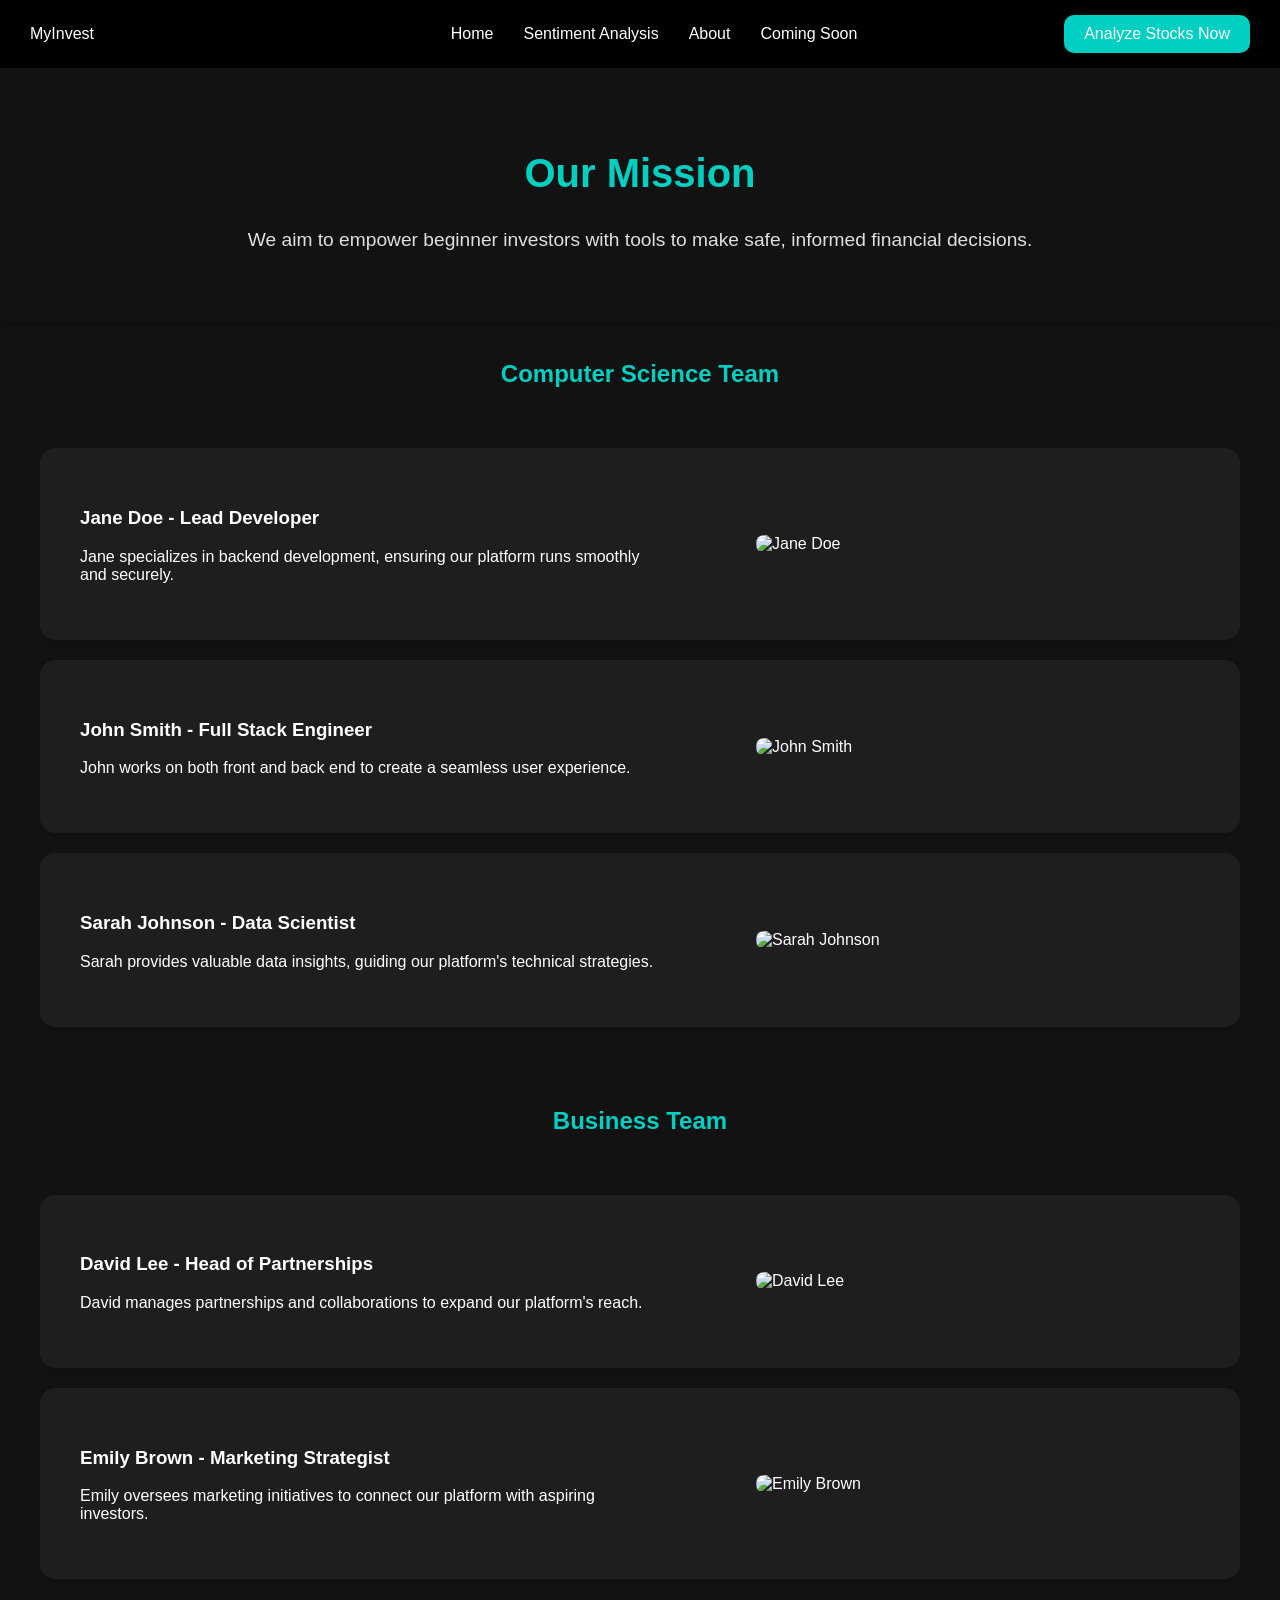
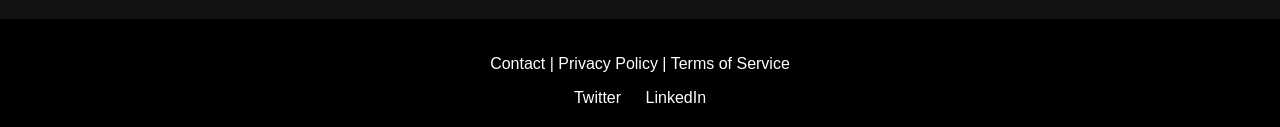
==== about.html @ 46291d17 "Add files via upload" ====
<!DOCTYPE html>
<html lang="en">
<head>
  <meta charset="UTF-8">
  <title>About Us - MyInvest</title>
  <link rel="stylesheet" href="about.css"> <!-- Separate CSS file -->
</head>

<body>
  <header>
    <div class="logo"><a href="home.html">MyInvest</a></div>
    <nav>
      <a href="home.html">Home</a>
      <a href="sentiment.html">Sentiment Analysis</a>
      <a href="about.html">About</a>
      <a href="future_features.html">Coming Soon</a>
    </nav>
    <a href="sentiment.html" class="cta">Analyze Stocks Now</a>
  </header>

  <!-- Our Mission Section -->
  <section class="mission">
    <h1>Our Mission</h1>
    <p>We aim to empower beginner investors with tools to make safe, informed financial decisions.</p>
  </section>

  <!-- Computer Science Team -->
  <h2 class="subteam-title">Computer Science Team</h2>
  <div class="team-container cs-team">
    <section class="team">
      <div class="team-info">
        <h3>Jane Doe - Lead Developer</h3>
        <p>Jane specializes in backend development, ensuring our platform runs smoothly and securely.</p>
      </div>
      <div class="team-photo">
        <img src="https://via.placeholder.com/300" alt="Jane Doe">
      </div>
    </section>

    <section class="team">
      <div class="team-info">
        <h3>John Smith - Full Stack Engineer</h3>
        <p>John works on both front and back end to create a seamless user experience.</p>
      </div>
      <div class="team-photo">
        <img src="https://via.placeholder.com/300" alt="John Smith">
      </div>
    </section>

    <section class="team">
      <div class="team-info">
        <h3>Sarah Johnson - Data Scientist</h3>
        <p>Sarah provides valuable data insights, guiding our platform's technical strategies.</p>
      </div>
      <div class="team-photo">
        <img src="https://via.placeholder.com/300" alt="Sarah Johnson">
      </div>
    </section>
  </div>

  <!-- Business Team -->
  <h2 class="subteam-title">Business Team</h2>
  <div class="team-container business-team">
    <section class="team">
      <div class="team-info">
        <h3>David Lee - Head of Partnerships</h3>
        <p>David manages partnerships and collaborations to expand our platform's reach.</p>
      </div>
      <div class="team-photo">
        <img src="https://via.placeholder.com/300" alt="David Lee">
      </div>
    </section>

    <section class="team">
      <div class="team-info">
        <h3>Emily Brown - Marketing Strategist</h3>
        <p>Emily oversees marketing initiatives to connect our platform with aspiring investors.</p>
      </div>
      <div class="team-photo">
        <img src="https://via.placeholder.com/300" alt="Emily Brown">
      </div>
    </section>
  </div>

  <footer>
    <p>Contact | Privacy Policy | Terms of Service</p>
    <div class="socials">
      <a href="#">Twitter</a>
      <a href="#">LinkedIn</a>
    </div>
  </footer>
</body>
</html>
---- about.css ----
/* General Styles */
body {
    font-family: 'Roboto', sans-serif;
    margin: 0;
    padding: 0;
    background-color: #121212; /* Darker background */
    color: white;
}

header {
    display: flex;
    justify-content: space-between;
    align-items: center;
    padding: 15px 30px;
    background-color: black;
    color: white;
    box-shadow: 0 4px 8px rgba(0, 0, 0, 0.1);
}

header .logo a {
    color: white;
    text-decoration: none;
}

header .logo a:hover {
    text-decoration: underline;
}

nav {
    display: flex;
    margin-right: -150px;
}

nav a {
    color: white;
    margin: 0 15px;
    text-decoration: none;
    font-size: 16px;
    transition: color 0.3s ease;
}

nav a:hover {
    color: #00CFC1;
}

.cta {
    background-color: #00CFC1;
    color: white;
    padding: 10px 20px;
    border-radius: 10px;
    font-size: 16px;
    text-decoration: none;
    transition: background-color 0.3s ease, box-shadow 0.3s ease;
}

.cta:hover {
    background-color: #008B74;
    box-shadow: 0 4px 8px rgba(0, 255, 255, 0.7);
}

.mission {
    padding: 50px;
    text-align: center;
    background-color: #121212;
    box-shadow: 0 4px 8px rgba(0, 0, 0, 0.3);
}

.mission h1 {
    font-size: 2.5em;
    color: #00CFC1;
}

.mission p {
    font-size: 1.2em;
    color: #e0e0e0;
}

.team-container {
    max-width: 1200px;
    margin: 0 auto;
    padding: 20px;
}

.team {
    display: flex;
    align-items: center;
    padding: 20px;
    justify-content: space-between;
    margin-bottom: 20px;
    background-color: #1E1E1E;
    border-radius: 15px;
    box-shadow: 0px 4px 6px rgba(0, 0, 0, 0.1);
    transition: transform 0.3s ease, box-shadow 0.3s ease;
}

.team:hover {
    transform: translateY(-10px);
    box-shadow: 0px 6px 12px rgba(0, 255, 255, 0.3);
}

.team-info {
    width: 50%;
    padding: 20px;
    color: white;
}

.team-photo {
    width: 40%;
}

.team-photo img {
    width: 100%;
    height: auto;
    border-radius: 8px;
}

.subteam-title {
    text-align: center;
    font-size: 24px;
    color: #00CFC1;
    padding: 20px;
}

footer {
    text-align: center;
    padding: 20px;
    background-color: black;
    color: white;
    box-shadow: 0 -4px 8px rgba(0, 0, 0, 0.1);
}

footer .socials a {
    color: white;
    margin: 0 10px;
    text-decoration: none;
    transition: color 0.3s ease;
}

footer .socials a:hover {
    color: #00CFC1;
}
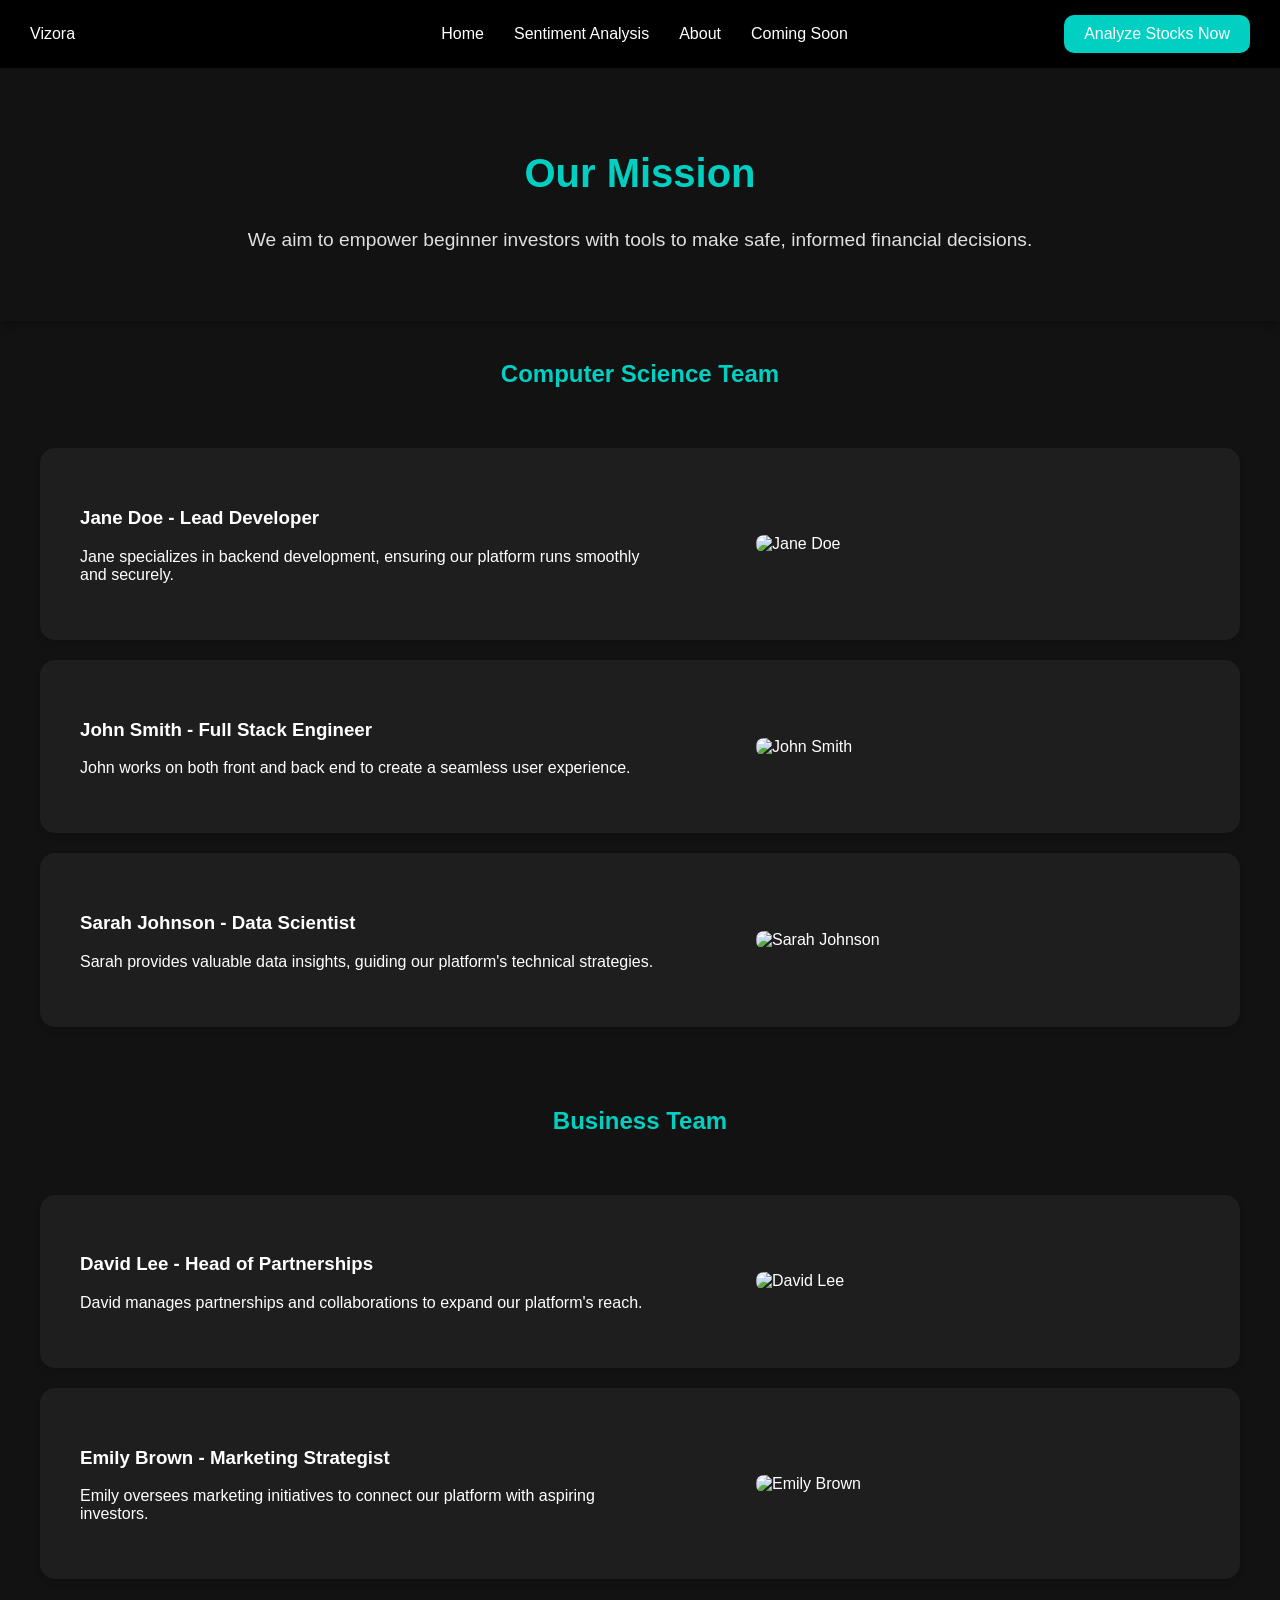
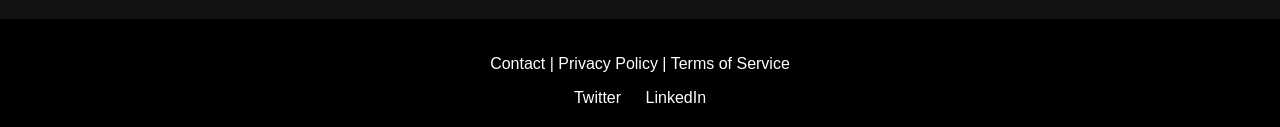
==== commit 4cf08787: "Update about.html" ====
--- a/about.html
+++ b/about.html
@@ -2,13 +2,13 @@
 <html lang="en">
 <head>
   <meta charset="UTF-8">
-  <title>About Us - MyInvest</title>
+  <title>About Us - Vizora</title>
   <link rel="stylesheet" href="about.css"> <!-- Separate CSS file -->
 </head>
 
 <body>
   <header>
-    <div class="logo"><a href="home.html">MyInvest</a></div>
+    <div class="logo"><a href="home.html">Vizora</a></div>
     <nav>
       <a href="home.html">Home</a>
       <a href="sentiment.html">Sentiment Analysis</a>
